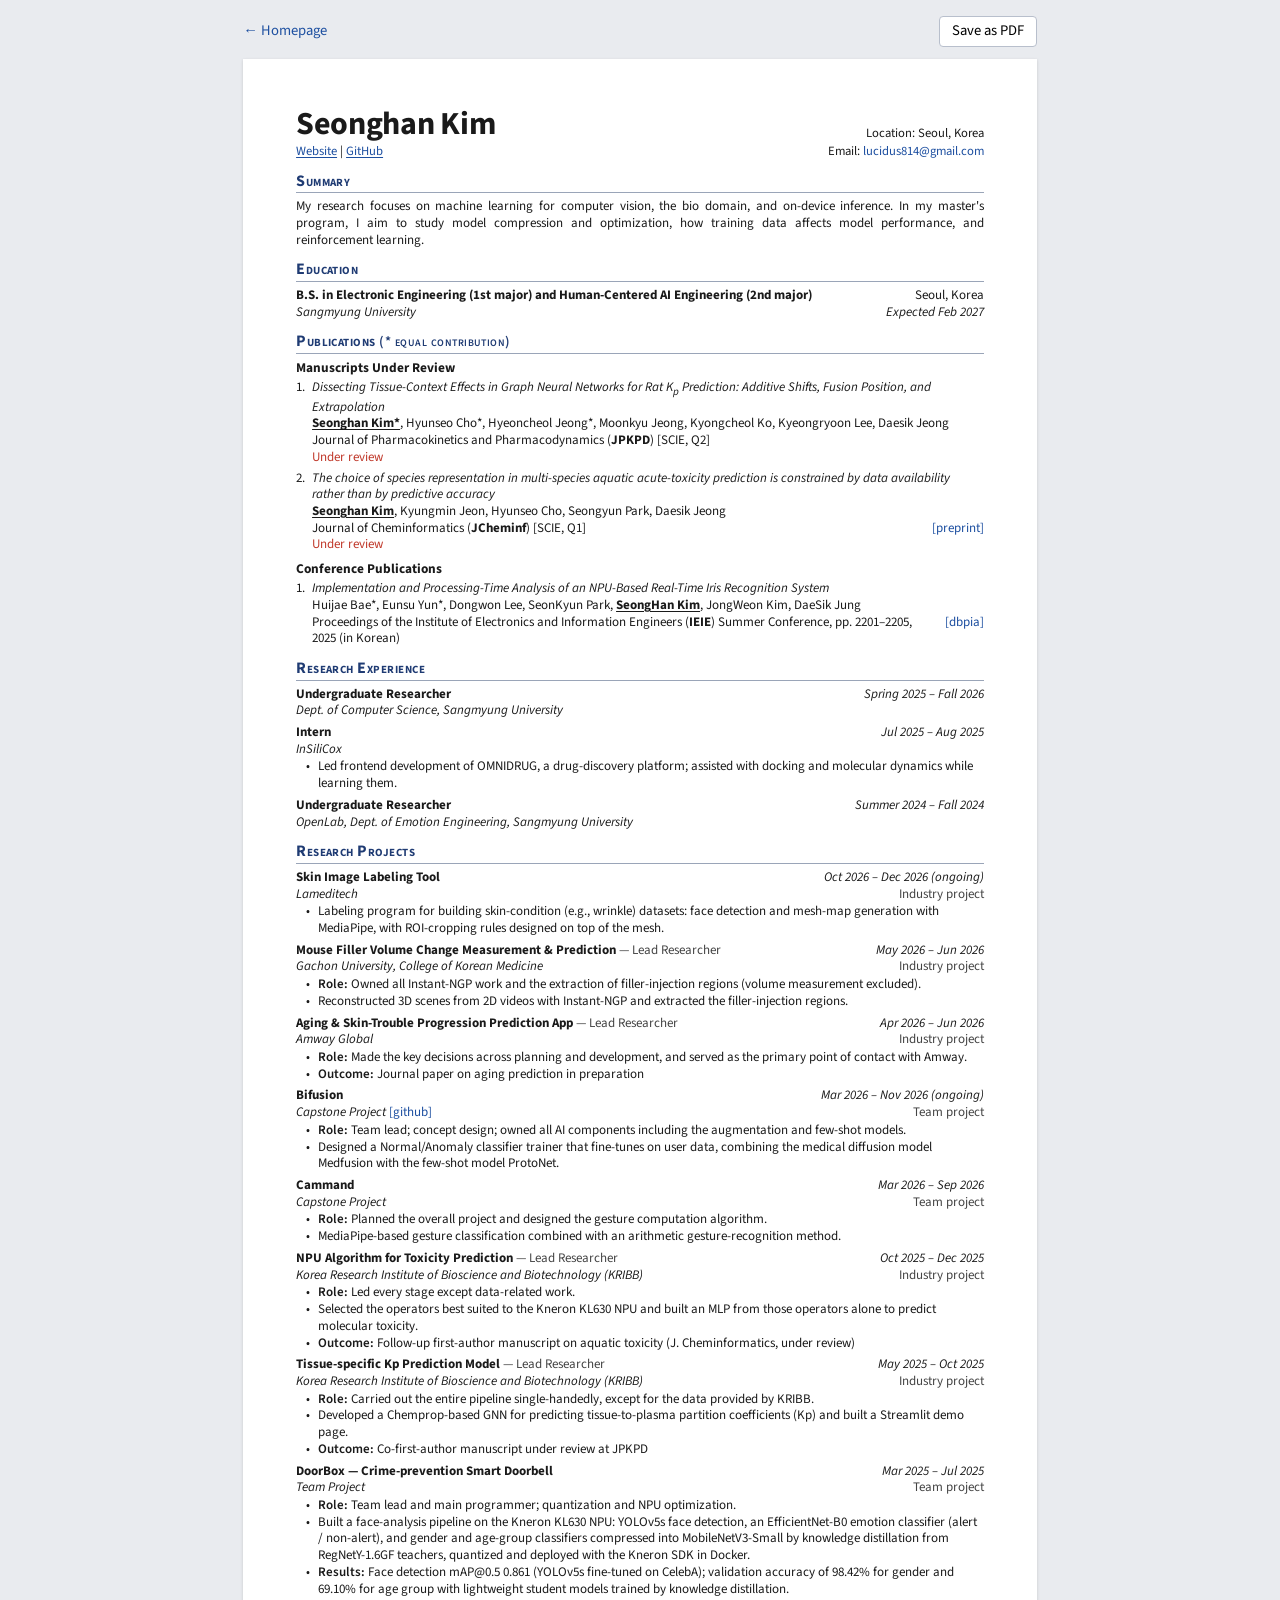
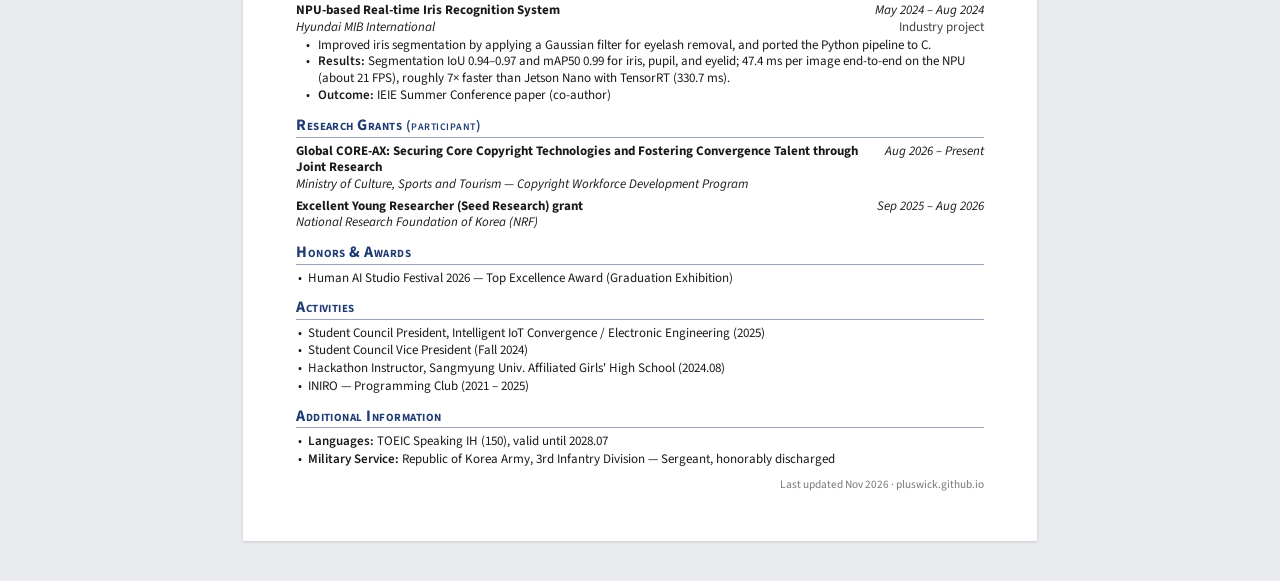
==== cv.html @ d0690f60 "update github.io" ====
<!DOCTYPE html>
<html lang="en">
<head>
  <meta charset="utf-8" />
  <meta name="viewport" content="width=device-width, initial-scale=1" />
  <title>CV — Seonghan Kim</title>
  <link rel="icon" href="assets/favicon.svg" type="image/svg+xml" />
  <!-- Bump ?v= when you change these files -->
  <link rel="stylesheet" href="assets/cv.css?v=2" />
</head>
<body>
  <div class="toolbar">
    <a href="./">← Homepage</a>
    <button type="button" onclick="window.print()">Save as PDF</button>
  </div>
  <main class="sheet" id="cv"></main>
  <script src="data/content.js?v=12"></script>
  <script src="assets/cv.js?v=2"></script>
</body>
</html>
---- assets/cv.css ----
@font-face { font-family: "Source Sans 3"; font-weight: 400; font-style: normal; src: url("fonts/source-sans-3-latin-400-normal.woff2") format("woff2"); }
@font-face { font-family: "Source Sans 3"; font-weight: 400; font-style: italic; src: url("fonts/source-sans-3-latin-400-italic.woff2") format("woff2"); }
@font-face { font-family: "Source Sans 3"; font-weight: 600; font-style: normal; src: url("fonts/source-sans-3-latin-600-normal.woff2") format("woff2"); }
@font-face { font-family: "Source Sans 3"; font-weight: 600; font-style: italic; src: url("fonts/source-sans-3-latin-600-italic.woff2") format("woff2"); }
@font-face { font-family: "Source Sans 3"; font-weight: 700; font-style: normal; src: url("fonts/source-sans-3-latin-700-normal.woff2") format("woff2"); }
@font-face { font-family: "Source Sans 3"; font-weight: 700; font-style: italic; src: url("fonts/source-sans-3-latin-700-italic.woff2") format("woff2"); }

:root {
  --ink: #1a1a1a;
  --soft: #444;
  --head: #1f3b73;
  --link: #1d4fa0;
  --note: #c0392b;
  --rule: #9aa5b8;
}

@page { size: A4; margin: 12mm 13mm 12mm 13mm; }

* { box-sizing: border-box; }
html { -webkit-print-color-adjust: exact; print-color-adjust: exact; }
body {
  margin: 0; background: #e9ebef; color: var(--ink);
  font-family: "Source Sans 3", "Source Sans Pro", "Helvetica Neue", Arial, sans-serif;
  font-size: 9.8pt; line-height: 1.28;
}
a { color: var(--link); text-decoration: none; }
p, ul, ol, h1, h2, h3 { margin: 0; padding: 0; }

/* Screen preview */
.toolbar {
  max-width: 210mm; margin: 16px auto 0; display: flex; justify-content: space-between; align-items: center;
  font-size: 11pt;
}
.toolbar button {
  font: inherit; padding: 5px 12px; border: 1px solid #b8bfcc; border-radius: 4px; background: #fff; cursor: pointer;
}
.sheet {
  width: 210mm; min-height: 297mm; margin: 12px auto 40px; padding: 13mm 14mm;
  background: #fff; box-shadow: 0 1px 3px rgba(0,0,0,.15);
}

/* Header */
.hd { display: grid; grid-template-columns: 1fr auto; row-gap: 2px; align-items: end; }
.hd h1 { font-size: 24pt; font-weight: 700; line-height: 1.05; letter-spacing: -0.01em; }
.hd .r { text-align: right; font-size: 9.5pt; }
.hd .links { font-size: 9.5pt; }
.hd .links a { text-decoration: underline; text-underline-offset: 1.5px; }

/* Sections */
section { margin-top: 11px; }
h2 {
  font-size: 12pt; font-weight: 700; color: var(--head); font-variant: small-caps; letter-spacing: .03em;
  border-bottom: .8px solid var(--rule); padding-bottom: 1px; margin-bottom: 5px;
}
h2 .sub { font-weight: 600; font-size: 10.5pt; }
h3 { font-size: 10pt; font-weight: 700; margin: 7px 0 3px; }
h2 + h3 { margin-top: 2px; }

.summary { text-align: justify; }

/* Two-column rows: left text, right date/location */
.row { display: flex; justify-content: space-between; gap: 12px; }
.row > :last-child { white-space: nowrap; text-align: right; }
.entry { break-inside: avoid; }
.entry + .entry { margin-top: 5px; }
.b { font-weight: 700; }
.i { font-style: italic; }
.muted { color: var(--soft); }

/* Publications */
ol.pubs { list-style: none; counter-reset: pub; }
ol.pubs > li { counter-increment: pub; position: relative; padding-left: 16px; break-inside: avoid; }
ol.pubs > li + li { margin-top: 4px; }
ol.pubs > li::before { content: counter(pub) "."; position: absolute; left: 0; top: 0; }
.ptitle { font-style: italic; }
.me { font-weight: 700; text-decoration: underline; text-underline-offset: 1.5px; }
.venue .abbr { font-weight: 700; }
.note { color: var(--note); }

/* Bullets */
ul.bul { list-style: none; margin-top: 1px; }
ul.bul > li { position: relative; padding-left: 22px; }
ul.bul > li::before { content: "•"; position: absolute; left: 10px; }
ul.plain { list-style: none; }
ul.plain > li { position: relative; padding-left: 12px; }
ul.plain > li::before { content: "•"; position: absolute; left: 2px; }
ul.plain > li + li { margin-top: 1px; }

.kv b { font-weight: 600; }
.foot { margin-top: 10px; font-size: 8.5pt; color: #777; text-align: right; }

@media print {
  body { background: #fff; }
  .toolbar { display: none; }
  .sheet { width: auto; min-height: 0; margin: 0; padding: 0; box-shadow: none; }
}
@media screen and (max-width: 820px) {
  .sheet { width: auto; min-height: 0; margin: 12px; padding: 18px; }
  .toolbar { margin: 12px 12px 0; }
}
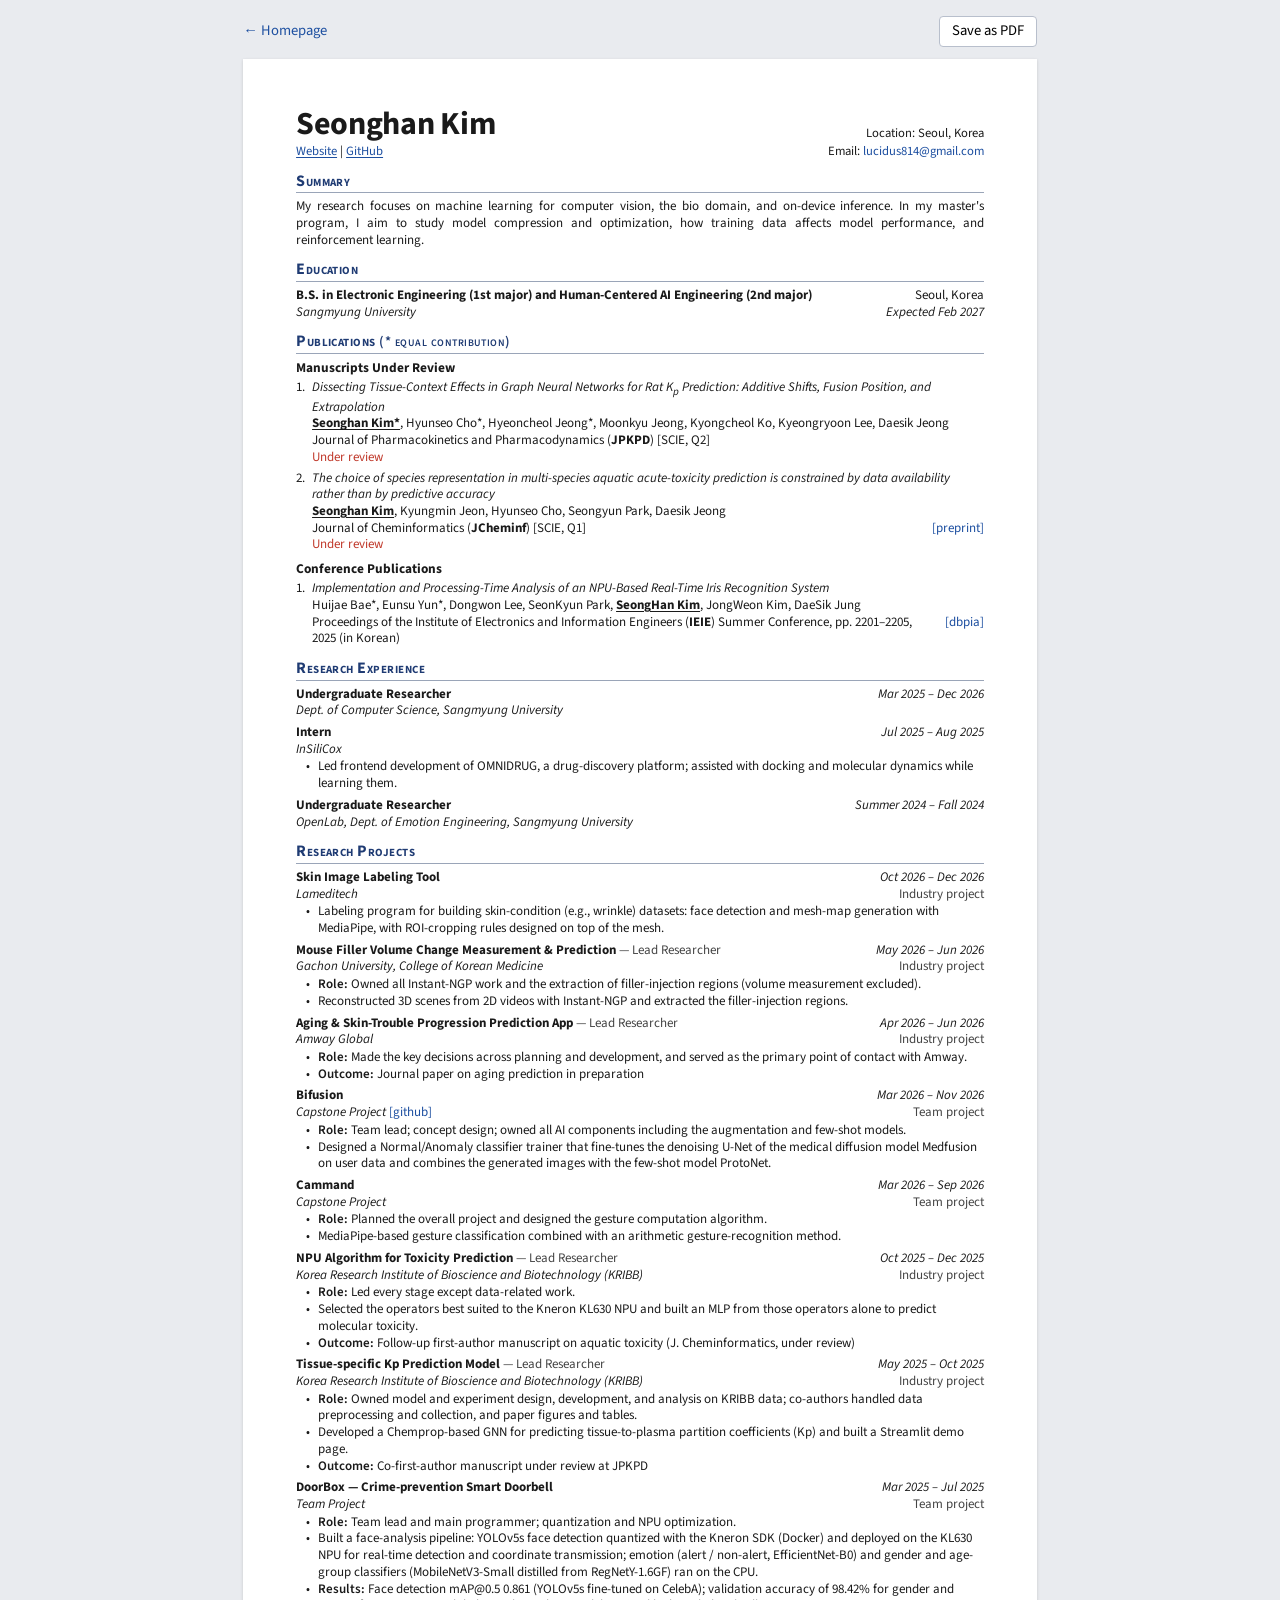
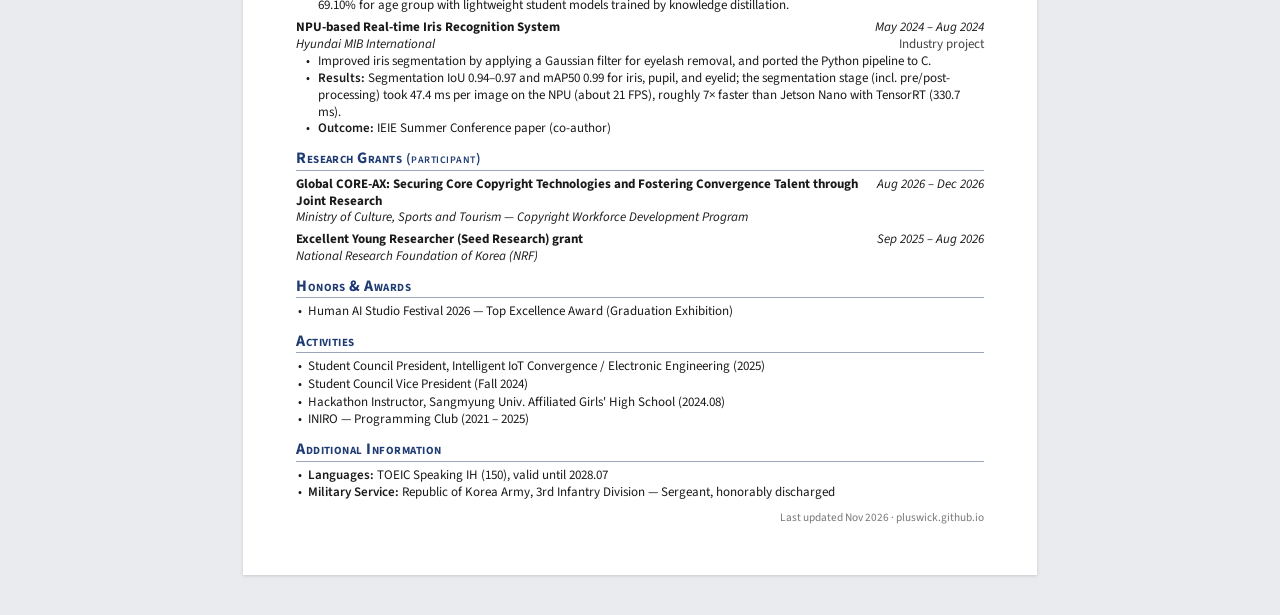
==== commit a0e731ad: "update assignment status" ====
--- a/cv.html
+++ b/cv.html
@@ -6,7 +6,7 @@
   <title>CV — Seonghan Kim</title>
   <link rel="icon" href="assets/favicon.svg" type="image/svg+xml" />
   <!-- Bump ?v= when you change these files -->
-  <link rel="stylesheet" href="assets/cv.css?v=2" />
+  <link rel="stylesheet" href="assets/cv.css?v=3" />
 </head>
 <body>
   <div class="toolbar">
@@ -14,7 +14,7 @@
     <button type="button" onclick="window.print()">Save as PDF</button>
   </div>
   <main class="sheet" id="cv"></main>
-  <script src="data/content.js?v=12"></script>
+  <script src="data/content.js?v=13"></script>
   <script src="assets/cv.js?v=2"></script>
 </body>
 </html>
--- a/assets/cv.css
+++ b/assets/cv.css
@@ -93,6 +93,8 @@
   body { background: #fff; }
   .toolbar { display: none; }
   .sheet { width: auto; min-height: 0; margin: 0; padding: 0; box-shadow: none; }
+  section { margin-top: 9px; }
+  .foot { margin-top: 6px; }
 }
 @media screen and (max-width: 820px) {
   .sheet { width: auto; min-height: 0; margin: 12px; padding: 18px; }
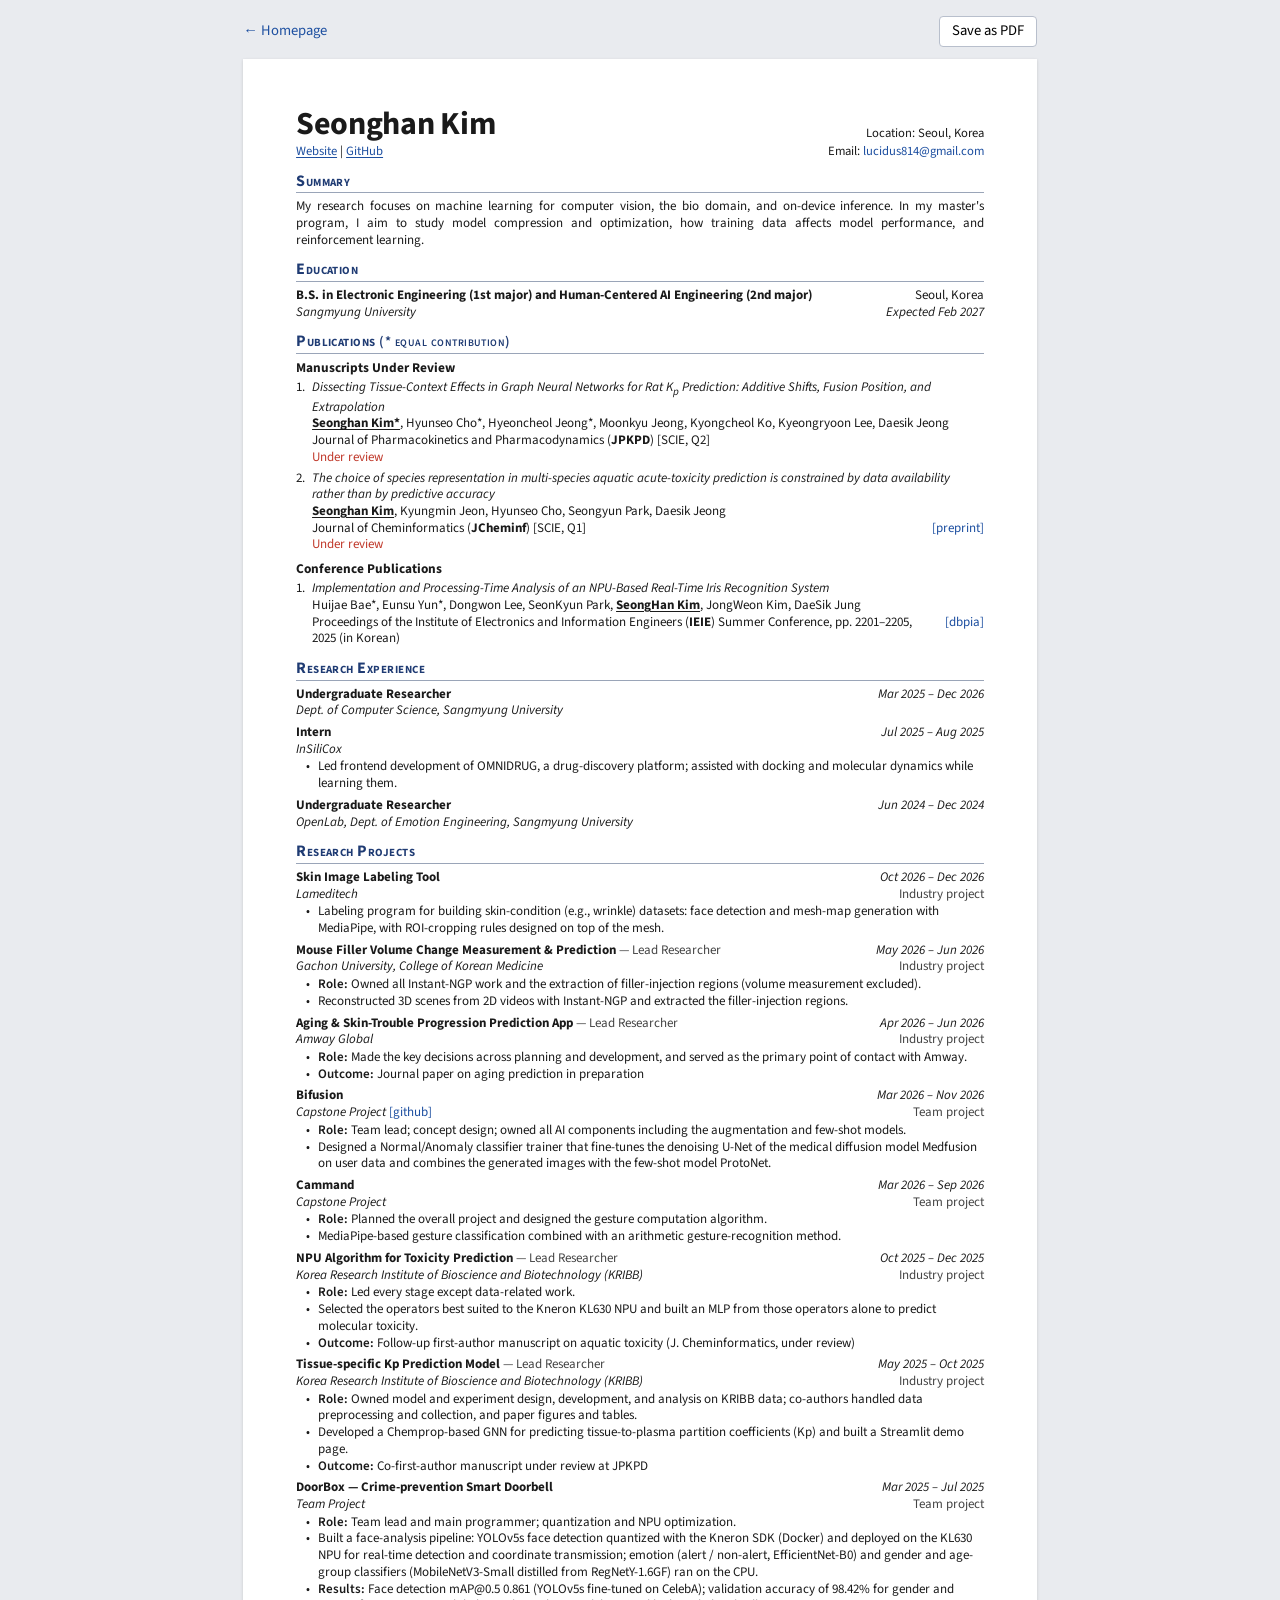
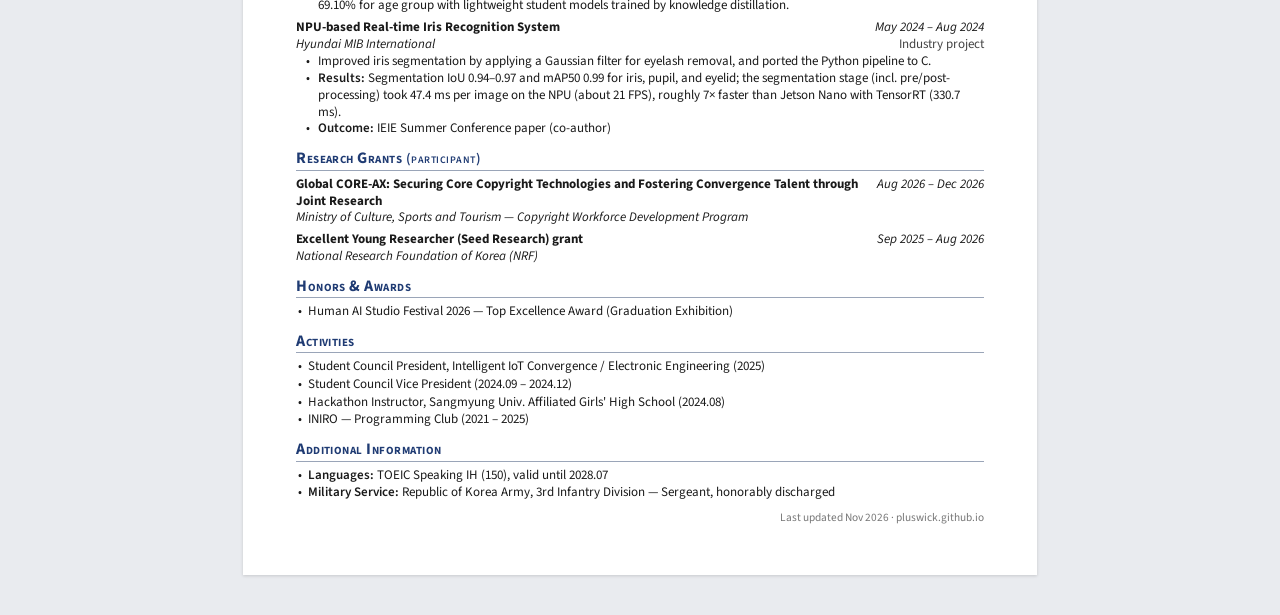
==== commit 5cc046e7: "update github.io" ====
--- a/cv.html
+++ b/cv.html
@@ -14,7 +14,7 @@
     <button type="button" onclick="window.print()">Save as PDF</button>
   </div>
   <main class="sheet" id="cv"></main>
-  <script src="data/content.js?v=13"></script>
+  <script src="data/content.js?v=14"></script>
   <script src="assets/cv.js?v=2"></script>
 </body>
 </html>
